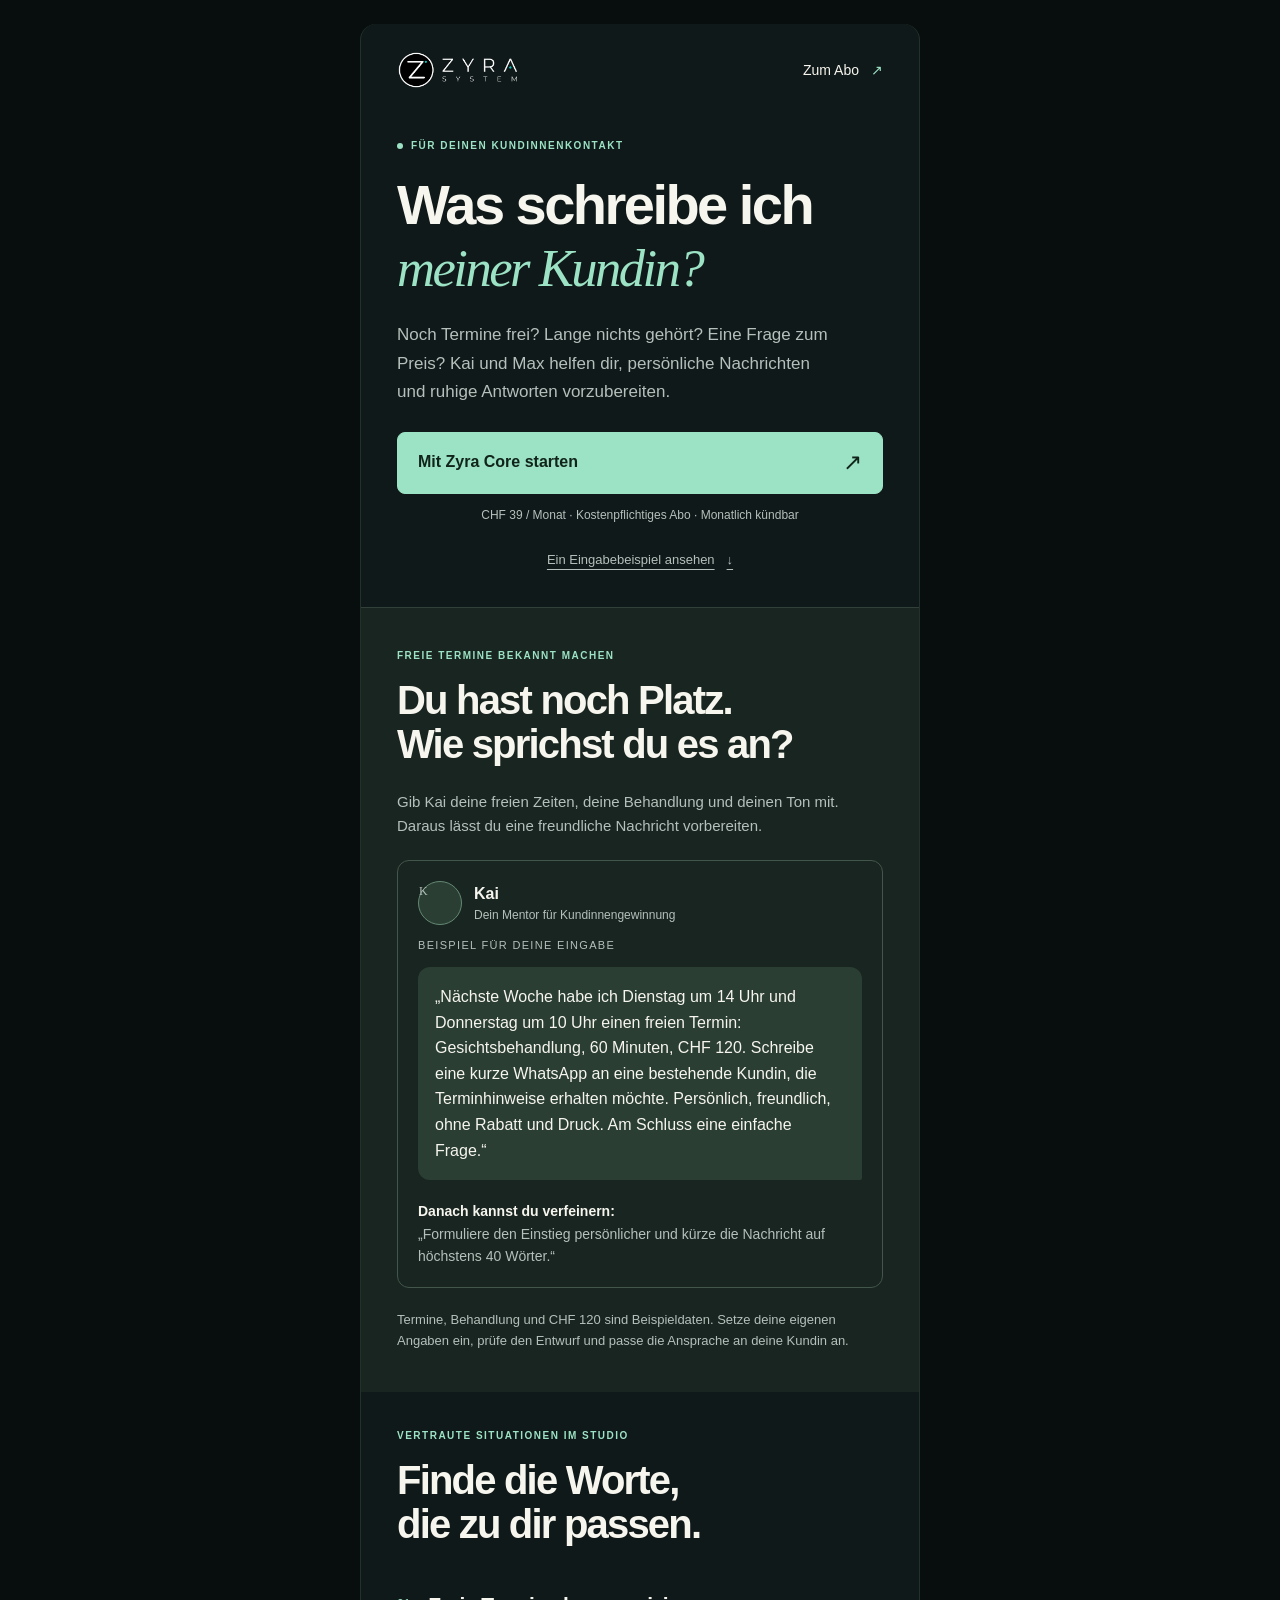
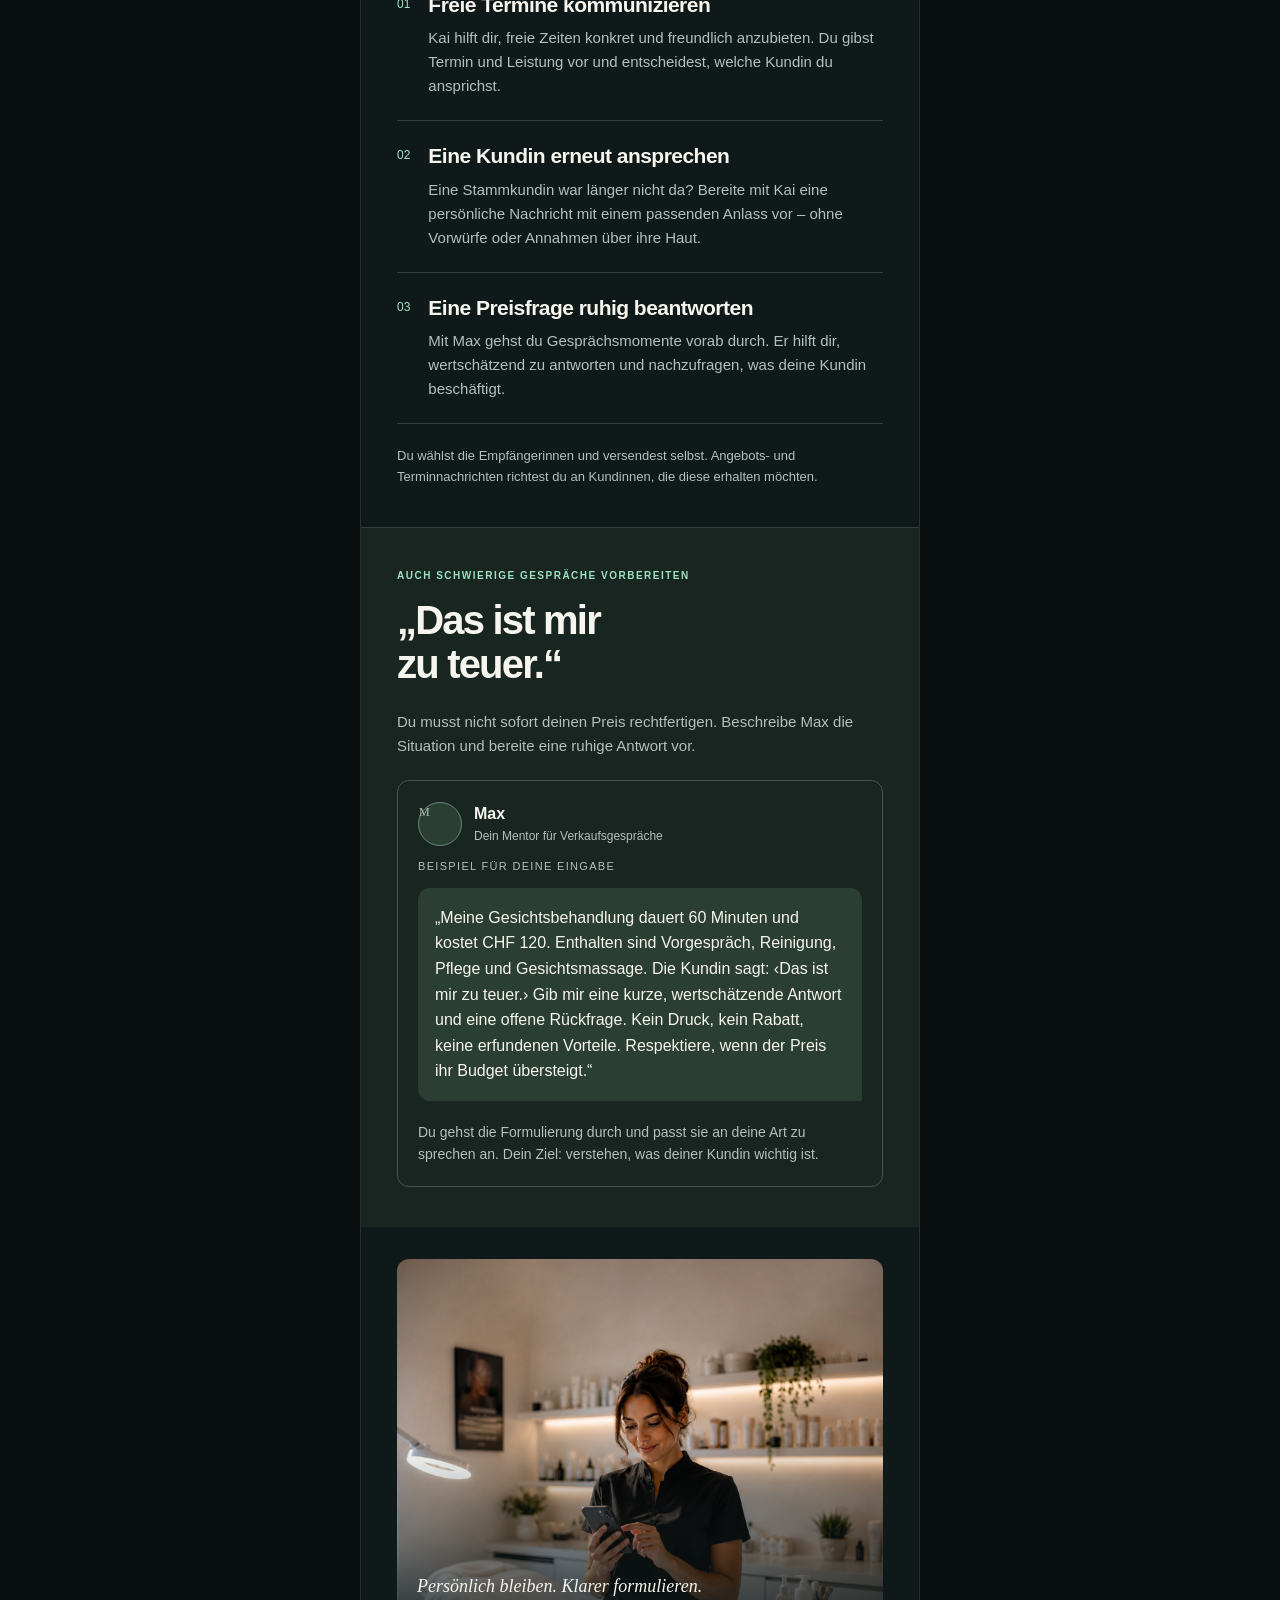
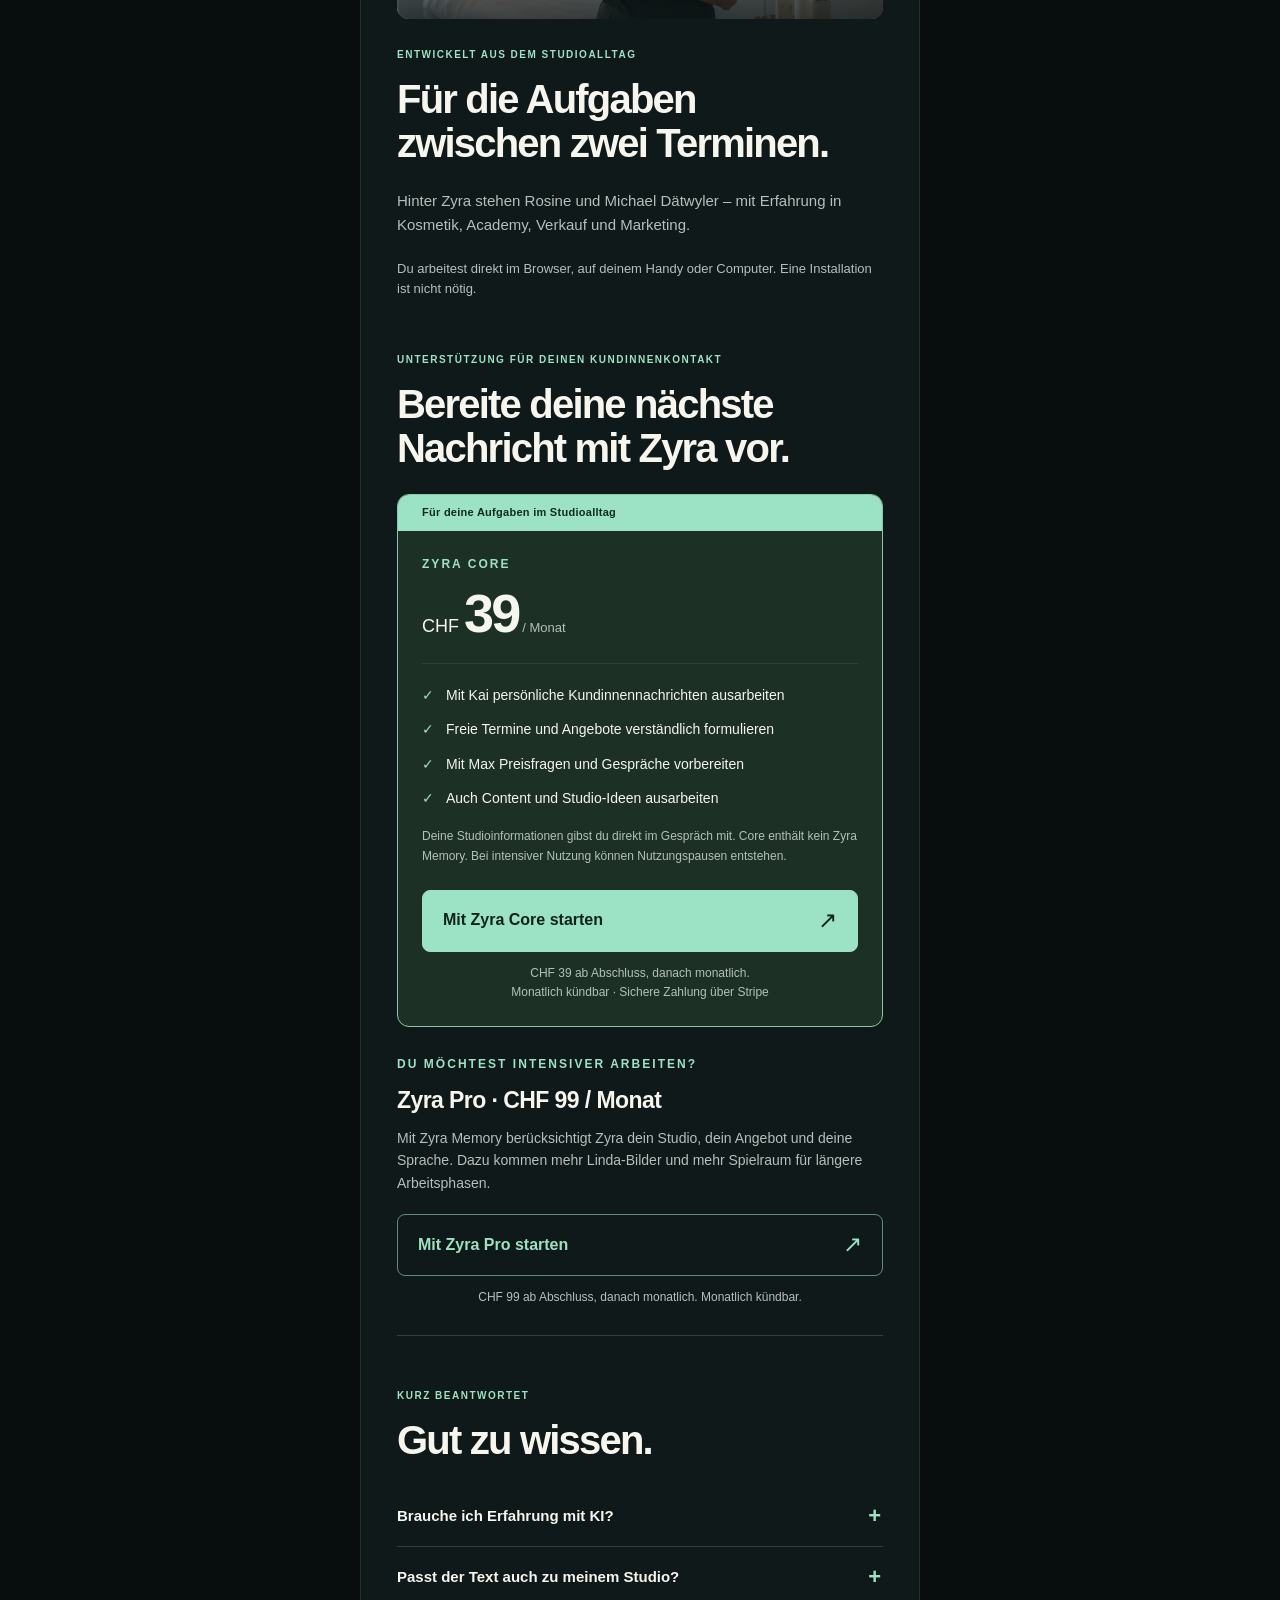
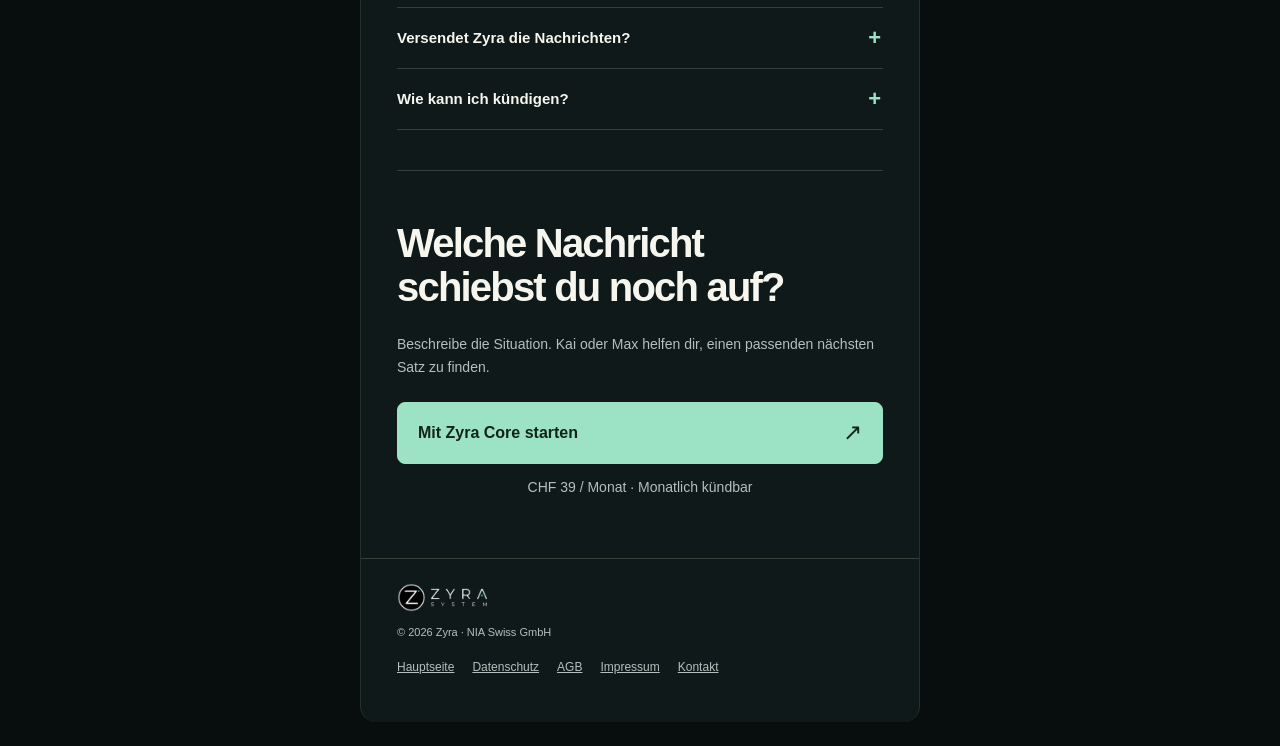
==== kundinnenkommunikation/index.html @ 15175448 "Add customer communication campaign landing page" ====
<!doctype html>
<html lang="de-CH">
<head>
<meta charset="utf-8">
<meta name="viewport" content="width=device-width, initial-scale=1">
<meta name="theme-color" content="#101919">
<title>Die passenden Worte für deine Kundinnen – Zyra</title>
<meta name="description" content="Freie Termine kommunizieren, Kundinnen erneut ansprechen und Preisfragen vorbereiten. Kai und Max unterstützen dich mit Zyra Core für CHF 39 pro Monat.">
<link rel="canonical" href="https://get.zyraone.ch/kundinnenkommunikation/">
<link rel="icon" href="/assets/App%20Icon.png" type="image/png">
<meta property="og:title" content="Was schreibe ich meiner Kundin?">
<meta property="og:description" content="Die passenden Worte für freie Termine, persönliche Nachrichten und Preisfragen. Zyra Core für CHF 39 pro Monat.">
<meta property="og:type" content="website">
<meta property="og:url" content="https://get.zyraone.ch/kundinnenkommunikation/">
<meta property="og:image" content="https://get.zyraone.ch/assets/hero.webp">
<link rel="stylesheet" href="/assets/landing.css">
<link rel="stylesheet" href="/assets/content.css">
<link rel="stylesheet" href="/assets/communication.css">
</head>
<body data-landing-page="kundinnenkommunikation">
<a class="skip" href="#inhalt">Zum Inhalt</a>
<div class="page">
<header><a href="/" aria-label="Zyra – Übersicht"><img src="/assets/zyra-logo-white.png" width="120" height="40" alt="Zyra"></a><a class="nav-cta" href="#abo" data-cta="pricing" data-position="header">Zum Abo <span aria-hidden="true">↗</span></a></header>
<main id="inhalt">
<section class="hero content-hero">
<p class="eyebrow"><span class="dot"></span> Für deinen Kundinnenkontakt</p>
<h1>Was schreibe ich<br><em>meiner Kundin?</em></h1>
<p class="lead">Noch Termine frei? Lange nichts gehört? Eine Frage zum Preis? Kai und Max helfen dir, persönliche Nachrichten und ruhige Antworten vorzubereiten.</p>
<a class="button" href="https://buy.stripe.com/cNifZgbfn5502Z25FXgbm0e?locale=de" data-cta="subscribe" data-plan="core" data-position="hero">Mit Zyra Core starten <span aria-hidden="true">↗</span></a>
<p class="micro">CHF 39 / Monat · Kostenpflichtiges Abo · Monatlich kündbar</p>
<a class="example-link" href="#beispiel" data-cta="example">Ein Eingabebeispiel ansehen <span aria-hidden="true">↓</span></a>
</section>
<section class="example content-example" id="beispiel">
<p class="eyebrow">Freie Termine bekannt machen</p>
<h2>Du hast noch Platz.<br>Wie sprichst du es an?</h2>
<p class="section-lead">Gib Kai deine freien Zeiten, deine Behandlung und deinen Ton mit. Daraus lässt du eine freundliche Nachricht vorbereiten.</p>
<div class="chat">
<div class="mentor"><span class="mentor-initial" aria-hidden="true">K</span><div><strong>Kai</strong><span>Dein Mentor für Kundinnengewinnung</span></div></div>
<p class="chat-label">Beispiel für deine Eingabe</p>
<blockquote class="bubble">„Nächste Woche habe ich Dienstag um 14 Uhr und Donnerstag um 10 Uhr einen freien Termin: Gesichtsbehandlung, 60 Minuten, CHF 120. Schreibe eine kurze WhatsApp an eine bestehende Kundin, die Terminhinweise erhalten möchte. Persönlich, freundlich, ohne Rabatt und Druck. Am Schluss eine einfache Frage.“</blockquote>
<p class="prompt-followup"><strong>Danach kannst du verfeinern:</strong><br>„Formuliere den Einstieg persönlicher und kürze die Nachricht auf höchstens 40 Wörter.“</p>
</div>
<p class="note">Termine, Behandlung und CHF 120 sind Beispieldaten. Setze deine eigenen Angaben ein, prüfe den Entwurf und passe die Ansprache an deine Kundin an.</p>
</section>
<section class="benefits content-benefits">
<p class="eyebrow">Vertraute Situationen im Studio</p>
<h2>Finde die Worte,<br>die zu dir passen.</h2>
<div class="benefit"><span class="number">01</span><div><h3>Freie Termine kommunizieren</h3><p>Kai hilft dir, freie Zeiten konkret und freundlich anzubieten. Du gibst Termin und Leistung vor und entscheidest, welche Kundin du ansprichst.</p></div></div>
<div class="benefit"><span class="number">02</span><div><h3>Eine Kundin erneut ansprechen</h3><p>Eine Stammkundin war länger nicht da? Bereite mit Kai eine persönliche Nachricht mit einem passenden Anlass vor – ohne Vorwürfe oder Annahmen über ihre Haut.</p></div></div>
<div class="benefit"><span class="number">03</span><div><h3>Eine Preisfrage ruhig beantworten</h3><p>Mit Max gehst du Gesprächsmomente vorab durch. Er hilft dir, wertschätzend zu antworten und nachzufragen, was deine Kundin beschäftigt.</p></div></div>

<p class="note">Du wählst die Empfängerinnen und versendest selbst. Angebots- und Terminnachrichten richtest du an Kundinnen, die diese erhalten möchten.</p>
</section>

<section class="example content-example" id="preisfrage">
<p class="eyebrow">Auch schwierige Gespräche vorbereiten</p>
<h2>„Das ist mir<br>zu teuer.“</h2>
<p class="section-lead">Du musst nicht sofort deinen Preis rechtfertigen. Beschreibe Max die Situation und bereite eine ruhige Antwort vor.</p>
<div class="chat">
<div class="mentor"><span class="mentor-initial" aria-hidden="true">M</span><div><strong>Max</strong><span>Dein Mentor für Verkaufsgespräche</span></div></div>
<p class="chat-label">Beispiel für deine Eingabe</p>
<blockquote class="bubble">„Meine Gesichtsbehandlung dauert 60 Minuten und kostet CHF 120. Enthalten sind Vorgespräch, Reinigung, Pflege und Gesichtsmassage. Die Kundin sagt: ‹Das ist mir zu teuer.› Gib mir eine kurze, wertschätzende Antwort und eine offene Rückfrage. Kein Druck, kein Rabatt, keine erfundenen Vorteile. Respektiere, wenn der Preis ihr Budget übersteigt.“</blockquote>
<p class="prompt-followup">Du gehst die Formulierung durch und passt sie an deine Art zu sprechen an. Dein Ziel: verstehen, was deiner Kundin wichtig ist.</p>
</div>
</section>
<section class="studio-proof">
<figure class="hero-image"><img src="/assets/hero.webp" width="1402" height="1122" loading="lazy" alt="Kosmetikerin nutzt ihr Smartphone in ihrem Studio."><figcaption>Persönlich bleiben. Klarer formulieren.</figcaption></figure>
<p class="eyebrow">Entwickelt aus dem Studioalltag</p>
<h2>Für die Aufgaben<br>zwischen zwei Terminen.</h2>
<p class="section-lead">Hinter Zyra stehen Rosine und Michael Dätwyler – mit Erfahrung in Kosmetik, Academy, Verkauf und Marketing.</p>
<p class="note">Du arbeitest direkt im Browser, auf deinem Handy oder Computer. Eine Installation ist nicht nötig.</p>
</section>
<section id="abo" class="pricing content-pricing">
<p class="eyebrow">Unterstützung für deinen Kundinnenkontakt</p>
<h2>Bereite deine nächste<br>Nachricht mit Zyra vor.</h2>
<article class="plan core-focus" id="core">
<p class="recommend">Für deine Aufgaben im Studioalltag</p>
<p class="plan-label">Zyra Core</p>
<p class="price"><span>CHF <strong>39</strong></span> / Monat</p>
<ul><li>Mit Kai persönliche Kundinnennachrichten ausarbeiten</li><li>Freie Termine und Angebote verständlich formulieren</li><li>Mit Max Preisfragen und Gespräche vorbereiten</li><li>Auch Content und Studio-Ideen ausarbeiten</li></ul>
<p class="plan-note">Deine Studioinformationen gibst du direkt im Gespräch mit. Core enthält kein Zyra Memory. Bei intensiver Nutzung können Nutzungspausen entstehen.</p>
<a class="button" href="https://buy.stripe.com/cNifZgbfn5502Z25FXgbm0e?locale=de" data-cta="subscribe" data-plan="core" data-position="pricing">Mit Zyra Core starten <span aria-hidden="true">↗</span></a>
<p class="micro">CHF 39 ab Abschluss, danach monatlich.<br>Monatlich kündbar · Sichere Zahlung über Stripe</p>
</article>
<article class="pro-option" id="pro"><p class="plan-label">Du möchtest intensiver arbeiten?</p><h3>Zyra Pro · CHF 99 / Monat</h3><p>Mit Zyra Memory berücksichtigt Zyra dein Studio, dein Angebot und deine Sprache. Dazu kommen mehr Linda-Bilder und mehr Spielraum für längere Arbeitsphasen.</p><a class="button secondary" href="https://buy.stripe.com/9B6eVcdnv1SOdDG7O5gbm0d?locale=de" data-cta="subscribe" data-plan="pro" data-position="pricing">Mit Zyra Pro starten <span aria-hidden="true">↗</span></a><p class="micro">CHF 99 ab Abschluss, danach monatlich. Monatlich kündbar.</p></article>
</section>
<section class="faq"><p class="eyebrow">Kurz beantwortet</p><h2>Gut zu wissen.</h2>
<details><summary>Brauche ich Erfahrung mit KI?</summary><p>Nein. Beschreibe deine Aufgabe wie in einer Nachricht. Zum Beispiel: Welche Termine sind frei, welche Behandlung bietest du an und wie sprichst du mit deiner Kundin?</p></details>
<details><summary>Passt der Text auch zu meinem Studio?</summary><p>In Core gibst du Angebot, Zielgruppe und Ton im Gespräch mit. Du kannst den Entwurf danach gemeinsam mit Kai oder Max verfeinern. Pro ergänzt Zyra Memory für wichtige Informationen zu deinem Studio.</p></details>
<details><summary>Versendet Zyra die Nachrichten?</summary><p>Nein. Zyra hilft dir beim Formulieren. Du prüfst Angaben und Ton und versendest die Nachricht selbst an die passende Kundin. Persönliche Kundinnendaten sind für die gezeigten Eingaben nicht nötig.</p></details>
<details><summary>Wie kann ich kündigen?</summary><p>Dein Abo ist monatlich kündbar. Dein Zugang bleibt bis zum Ende des bezahlten Zeitraums bestehen.</p></details>
</section>
<section class="closing"><h2>Welche Nachricht<br>schiebst du noch auf?</h2><p>Beschreibe die Situation. Kai oder Max helfen dir, einen passenden nächsten Satz zu finden.</p><a class="button" href="https://buy.stripe.com/cNifZgbfn5502Z25FXgbm0e?locale=de" data-cta="subscribe" data-plan="core" data-position="closing">Mit Zyra Core starten <span aria-hidden="true">↗</span></a><p class="micro closing-price">CHF 39 / Monat · Monatlich kündbar</p></section>
</main>
<footer><img src="/assets/zyra-logo-white.png" width="90" height="30" loading="lazy" alt="Zyra"><p>© 2026 Zyra · NIA Swiss GmbH</p><nav aria-label="Weitere Informationen"><a href="https://zyraone.ch/">Hauptseite</a><a href="/datenschutz.html">Datenschutz</a><a href="https://zyraone.ch/agb/">AGB</a><a href="https://zyraone.ch/impressum/">Impressum</a><a href="https://zyraone.ch/kontakt/">Kontakt</a></nav></footer>
</div>
</body>
</html>
---- assets/landing.css ----
:root{color-scheme:dark;--bg:#101919;--text:#f6f5ee;--muted:#b4c0bb;--accent:#9ce2c4;--line:#31413a}*{box-sizing:border-box}html{scroll-behavior:smooth;scroll-padding-top:24px}body{margin:0;background:#080e0d;color:var(--text);font-family:-apple-system,BlinkMacSystemFont,"Segoe UI",sans-serif;font-size:16px;line-height:1.6;-webkit-font-smoothing:antialiased}.page{max-width:560px;margin:0 auto;background:var(--bg);border-inline:1px solid #22312a}a{color:inherit}img{max-width:100%;height:auto;display:block}header{display:flex;align-items:center;justify-content:space-between;padding:24px}.nav-cta{font-size:14px;text-decoration:none;min-height:44px;display:flex;align-items:center;gap:12px}.nav-cta span{color:var(--accent)}header img,footer img{object-fit:contain}section{padding:40px 24px}h1,h2,h3,p,figure{margin:0}h1,h2,h3{font-weight:550;line-height:1.1;letter-spacing:-.045em}h1{font-size:clamp(39px,9vw,58px);margin:20px 0 24px}h1 em{font-family:Georgia,serif;font-weight:400;color:var(--accent);font-size:.94em}h2{font-size:clamp(30px,7vw,40px);margin:14px 0 24px}h3{font-size:21px;letter-spacing:-.025em;line-height:1.25}.eyebrow{font-size:10px;letter-spacing:.15em;text-transform:uppercase;font-weight:700;color:var(--accent);display:flex;align-items:center;gap:8px}.dot{width:6px;height:6px;border-radius:50%;background:var(--accent)}.hero{padding-top:22px}.lead{color:var(--muted);font-size:17px;line-height:1.65;margin-bottom:26px;max-width:440px}.button{display:flex;justify-content:space-between;align-items:center;gap:12px;width:100%;min-height:56px;padding:15px 20px;background:var(--accent);color:#10241b;font-weight:750;text-decoration:none;border:1px solid var(--accent);border-radius:8px;line-height:1.3;transition:background .15s}.button:hover{background:#b7efd7}.button span{font-size:23px;font-weight:400}.micro{text-align:center;font-size:12px;color:var(--muted);margin-top:12px}.hero-image{margin-top:32px;border-radius:12px;overflow:hidden;position:relative}.hero-image img{width:100%;aspect-ratio:1.35;object-fit:cover;object-position:50% 38%}.hero-image:after{content:"";position:absolute;inset:50% 0 0;background:linear-gradient(transparent,#101919cc)}figcaption{position:absolute;bottom:18px;left:20px;right:16px;z-index:1;font-size:18px;font-family:Georgia,serif;font-style:italic}.benefits{padding-top:18px}.benefit{display:flex;gap:18px;padding:22px 0;border-bottom:1px solid var(--line)}.number{font-size:12px;color:var(--accent);padding-top:3px}.benefit p{font-size:15px;color:var(--muted);margin-top:8px}.note{font-size:13px;color:var(--muted);margin-top:22px}.example{background:#192520}.chat{border:1px solid #43564b;border-radius:12px;padding:20px}.chat-label{font-size:11px;text-transform:uppercase;letter-spacing:.12em;color:var(--muted);margin-bottom:12px}.bubble{background:#2a3e33;padding:17px;border-radius:12px 12px 2px 12px;font-size:16px}.mentor{display:flex;gap:12px;align-items:center;margin:22px 0 12px}.mentor img{border-radius:50%}.mentor strong,.mentor span{display:block}.mentor span{font-size:12px;color:var(--muted)}.chat>p:last-child{font-size:14px;color:var(--muted)}.pricing{padding-top:48px}.intro{color:var(--muted);font-size:15px;margin-bottom:28px}.plan{border:1px solid var(--line);border-radius:12px;padding:24px;margin-top:20px;scroll-margin-top:24px}.plan-label{font-size:12px;text-transform:uppercase;letter-spacing:.17em;color:var(--accent);margin-bottom:12px;font-weight:700}.price{font-size:13px;color:var(--muted);margin:22px 0}.price span{font-size:18px;color:var(--text)}.price strong{font-size:54px;font-weight:550;letter-spacing:-.05em;line-height:1}.plan ul{list-style:none;margin:0;padding:20px 0 0;border-top:1px solid var(--line)}.plan li{padding:0 0 12px 24px;position:relative;font-size:14px}.plan li:before{content:"✓";position:absolute;left:0;color:var(--accent)}.plan-note{font-size:12px;line-height:1.6;color:var(--muted);margin:6px 0 24px}.secondary{background:transparent;color:var(--accent);border-color:#648974}.secondary:hover{background:#23392e}.pro{background:#1c3026;border-color:#8bc7a9}.recommend{background:var(--accent);color:#132b1e;font-size:11px;font-weight:700;letter-spacing:.025em;border-radius:11px 11px 0 0;margin:-24px -24px 24px;padding:9px 24px}.faq{padding-top:12px}details{border-bottom:1px solid var(--line)}summary{padding:18px 26px 18px 0;cursor:pointer;position:relative;list-style:none;font-size:15px;font-weight:600}summary::-webkit-details-marker{display:none}summary:after{content:"+";position:absolute;right:2px;color:var(--accent);font-size:22px;top:12px}details[open] summary:after{content:"−"}details p{font-size:14px;color:var(--muted);padding-bottom:18px}.closing{border-top:1px solid var(--line);margin:0 24px;padding:36px 0}.closing>p:not(.eyebrow){color:var(--muted);font-size:14px;margin-bottom:24px}footer{padding:24px 24px 32px;border-top:1px solid var(--line)}footer p{font-size:11px;color:var(--muted);margin:12px 0 4px}footer nav{display:flex;gap:4px 18px;flex-wrap:wrap}footer a{font-size:12px;color:var(--muted);min-height:44px;display:inline-flex;align-items:center}.skip{position:absolute;left:12px;top:-80px;background:var(--accent);color:#10241b;padding:12px;z-index:10}.skip:focus{top:12px}:focus-visible{outline:3px solid #fff;outline-offset:5px}@media(min-width:600px){body{padding:24px 0}.page{border-radius:16px;overflow:hidden}section{padding-inline:36px}header,footer{padding-inline:36px}.closing{margin-inline:36px;padding-inline:0}}@media(prefers-reduced-motion:reduce){html{scroll-behavior:auto}*{transition:none!important}}
---- assets/content.css ----
.content-hero{padding-bottom:22px}
.content-hero h1{font-size:clamp(38px,9vw,56px)}
.content-hero .micro{max-width:360px;margin-inline:auto}
.example-link{display:flex;justify-content:center;align-items:center;gap:12px;min-height:48px;font-size:13px;text-underline-offset:5px;margin-top:12px;color:var(--muted)}
.content-example{border-top:1px solid var(--line)}
.section-lead{color:var(--muted);font-size:15px;margin-bottom:22px}
.content-example .mentor{margin-top:0}
.content-example blockquote{margin:0}
.content-example .prompt-followup{margin-top:20px}
.content-example .prompt-followup strong{color:var(--text);font-weight:600}
.content-benefits{padding-top:36px}
.studio-proof{padding-top:0}
.studio-proof .hero-image{margin:0 0 28px}
.content-pricing{padding-top:12px}
.core-focus{background:#1c3026;border-color:#8bc7a9}
.core-focus .price{margin-top:12px}
.pro-option{border-bottom:1px solid var(--line);padding:28px 0}
.pro-option>p:not(.plan-label):not(.micro){font-size:14px;color:var(--muted);margin:12px 0 20px}
.pro-option h3{font-size:23px}
.closing .closing-price{font-size:12px;margin:12px 0 0}
@media(max-width:359px){.content-hero h1{font-size:36px}.content-example .chat{padding:16px}.content-example blockquote{padding:14px;font-size:15px}}
---- assets/communication.css ----
.mentor-initial{display:grid;place-items:center;flex:0 0 44px;width:44px;height:44px;border:1px solid #648974;border-radius:50%;background:#2a3e33;color:var(--accent);font-family:Georgia,serif;font-size:24px}
[data-landing-page="kundinnenkommunikation"] .studio-proof{padding-top:32px}
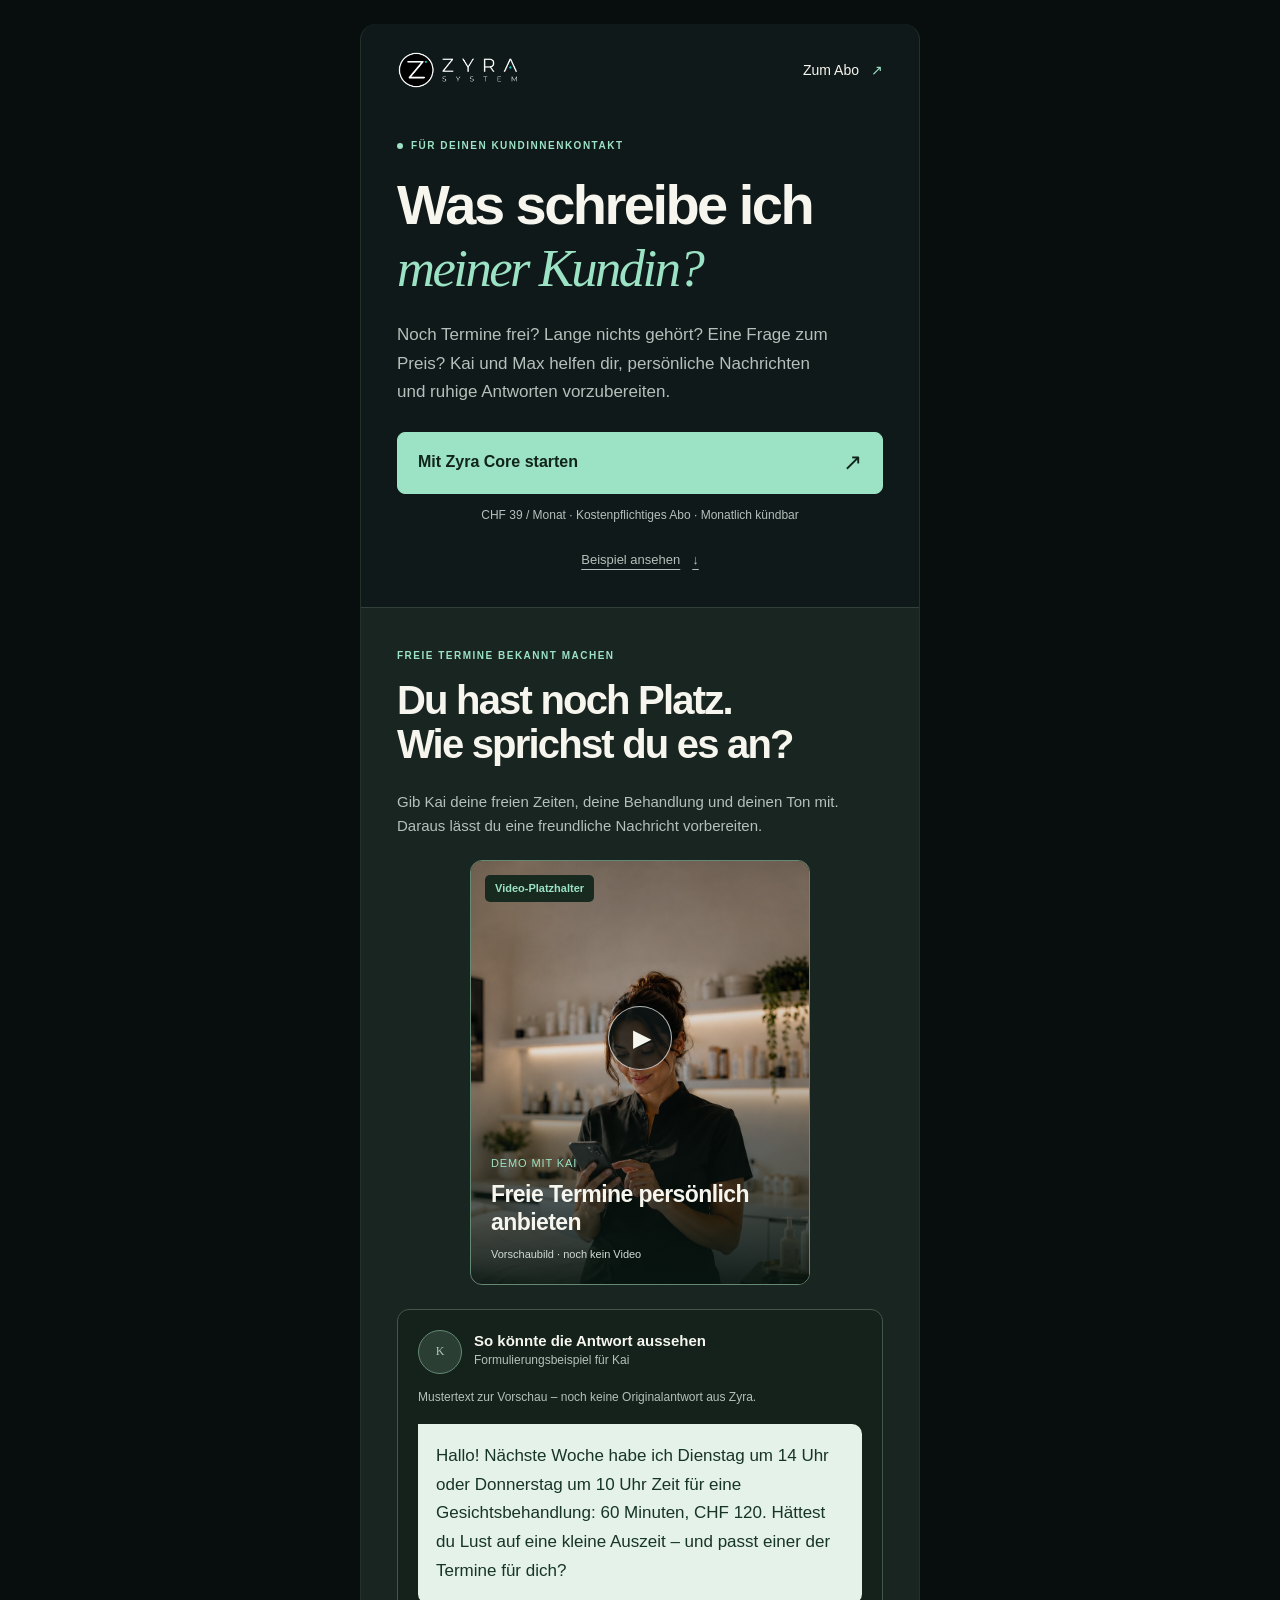
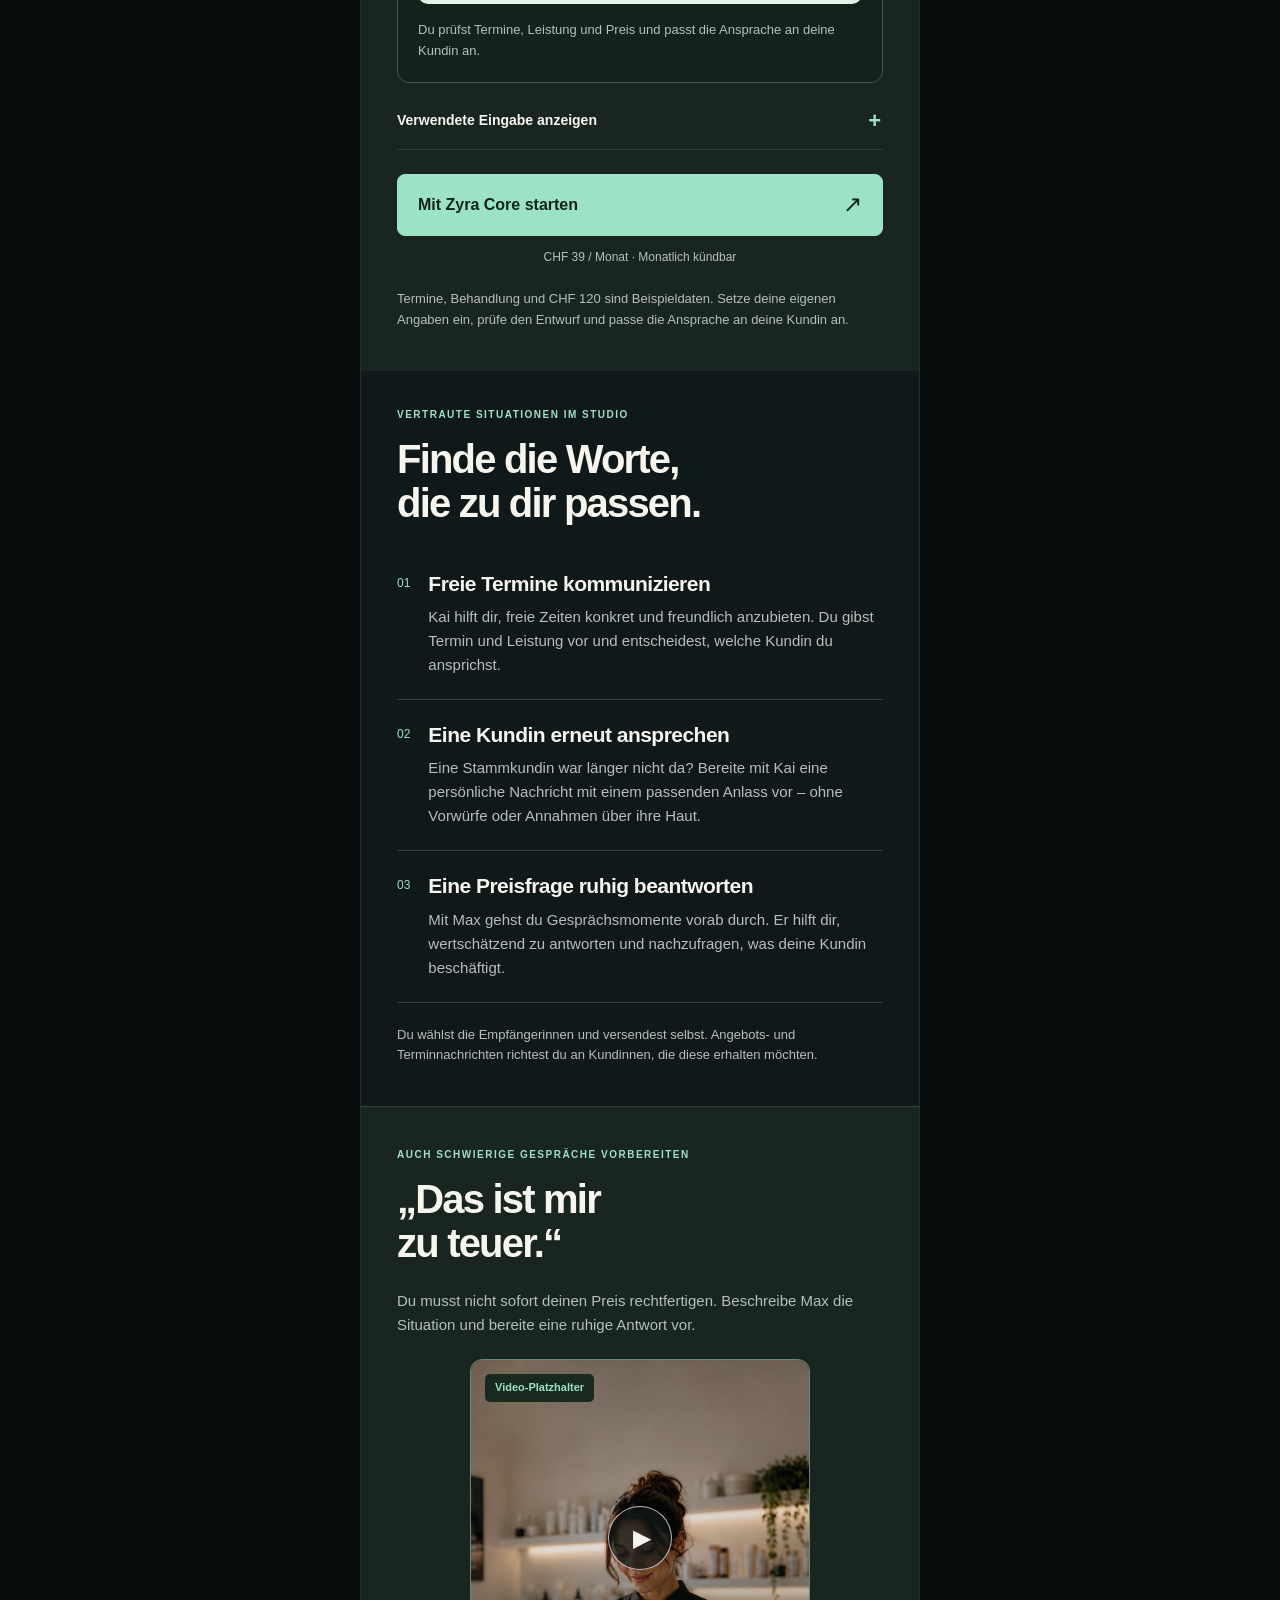
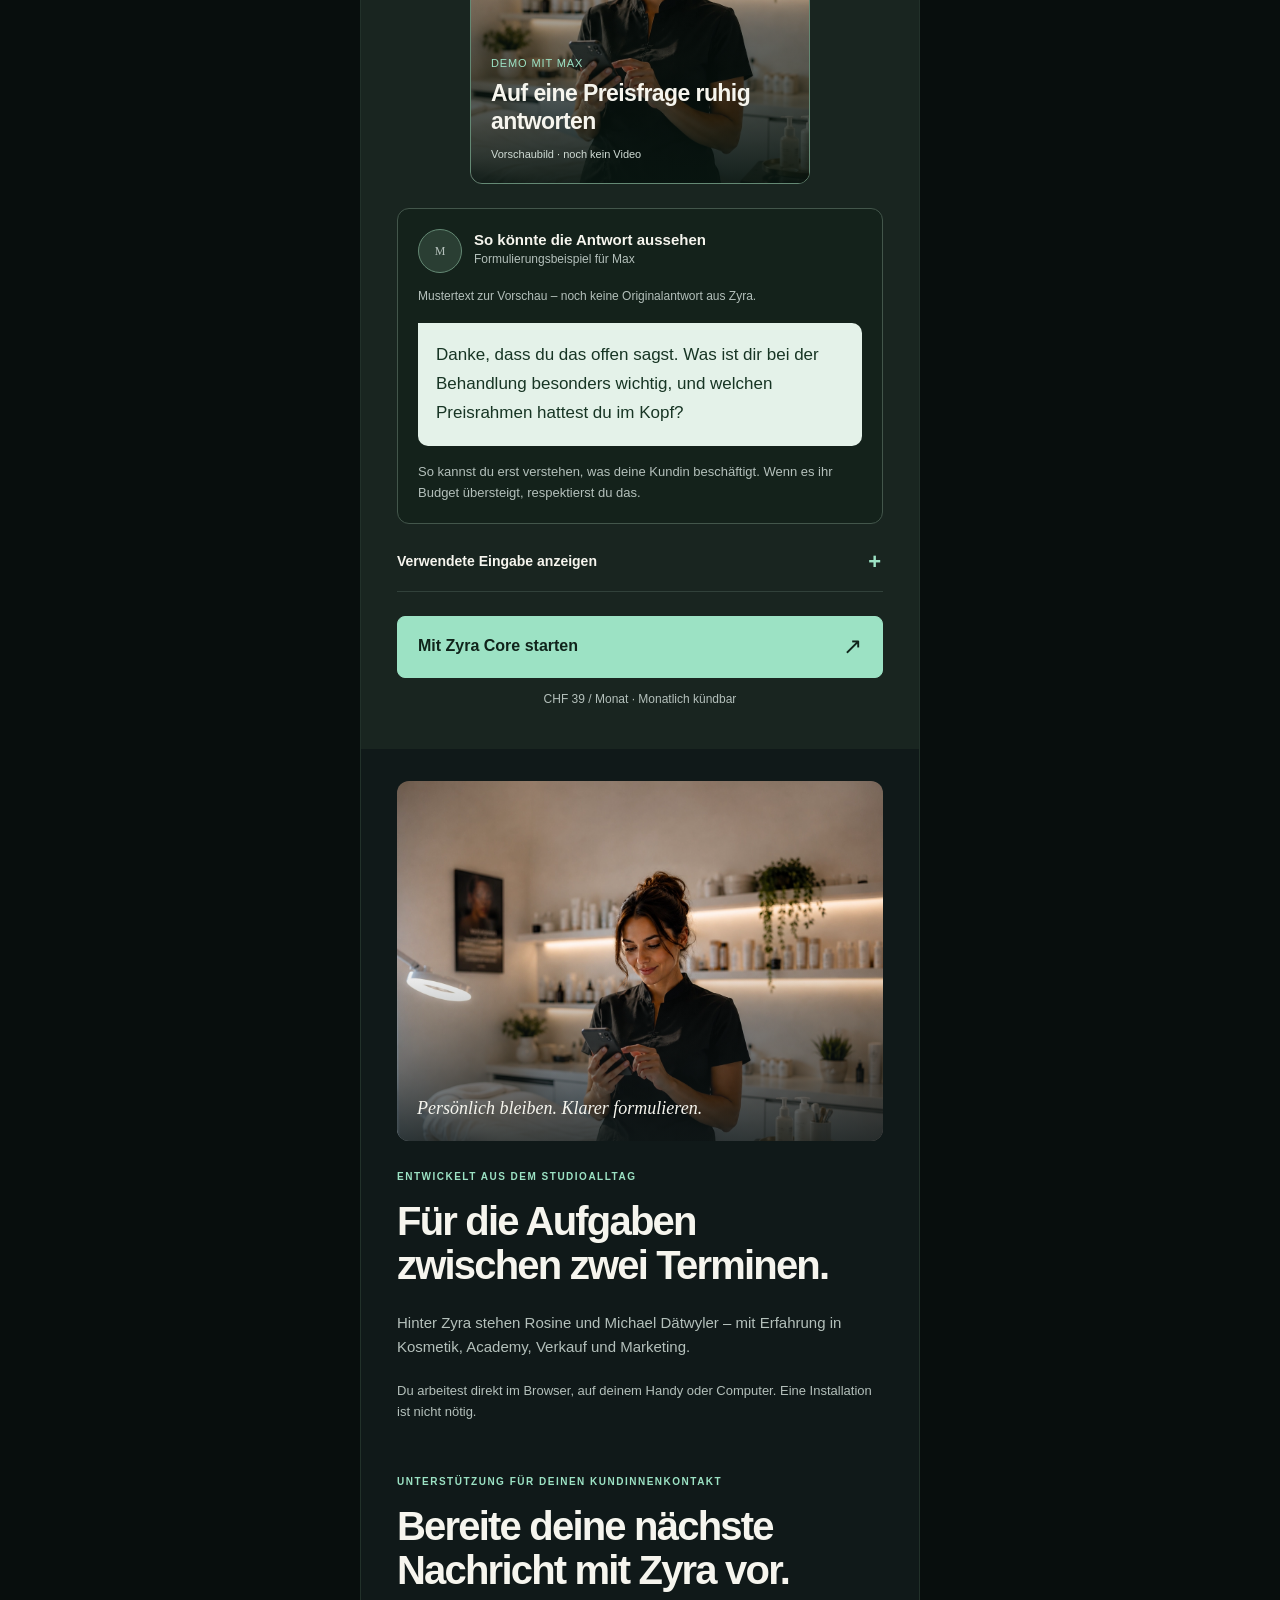
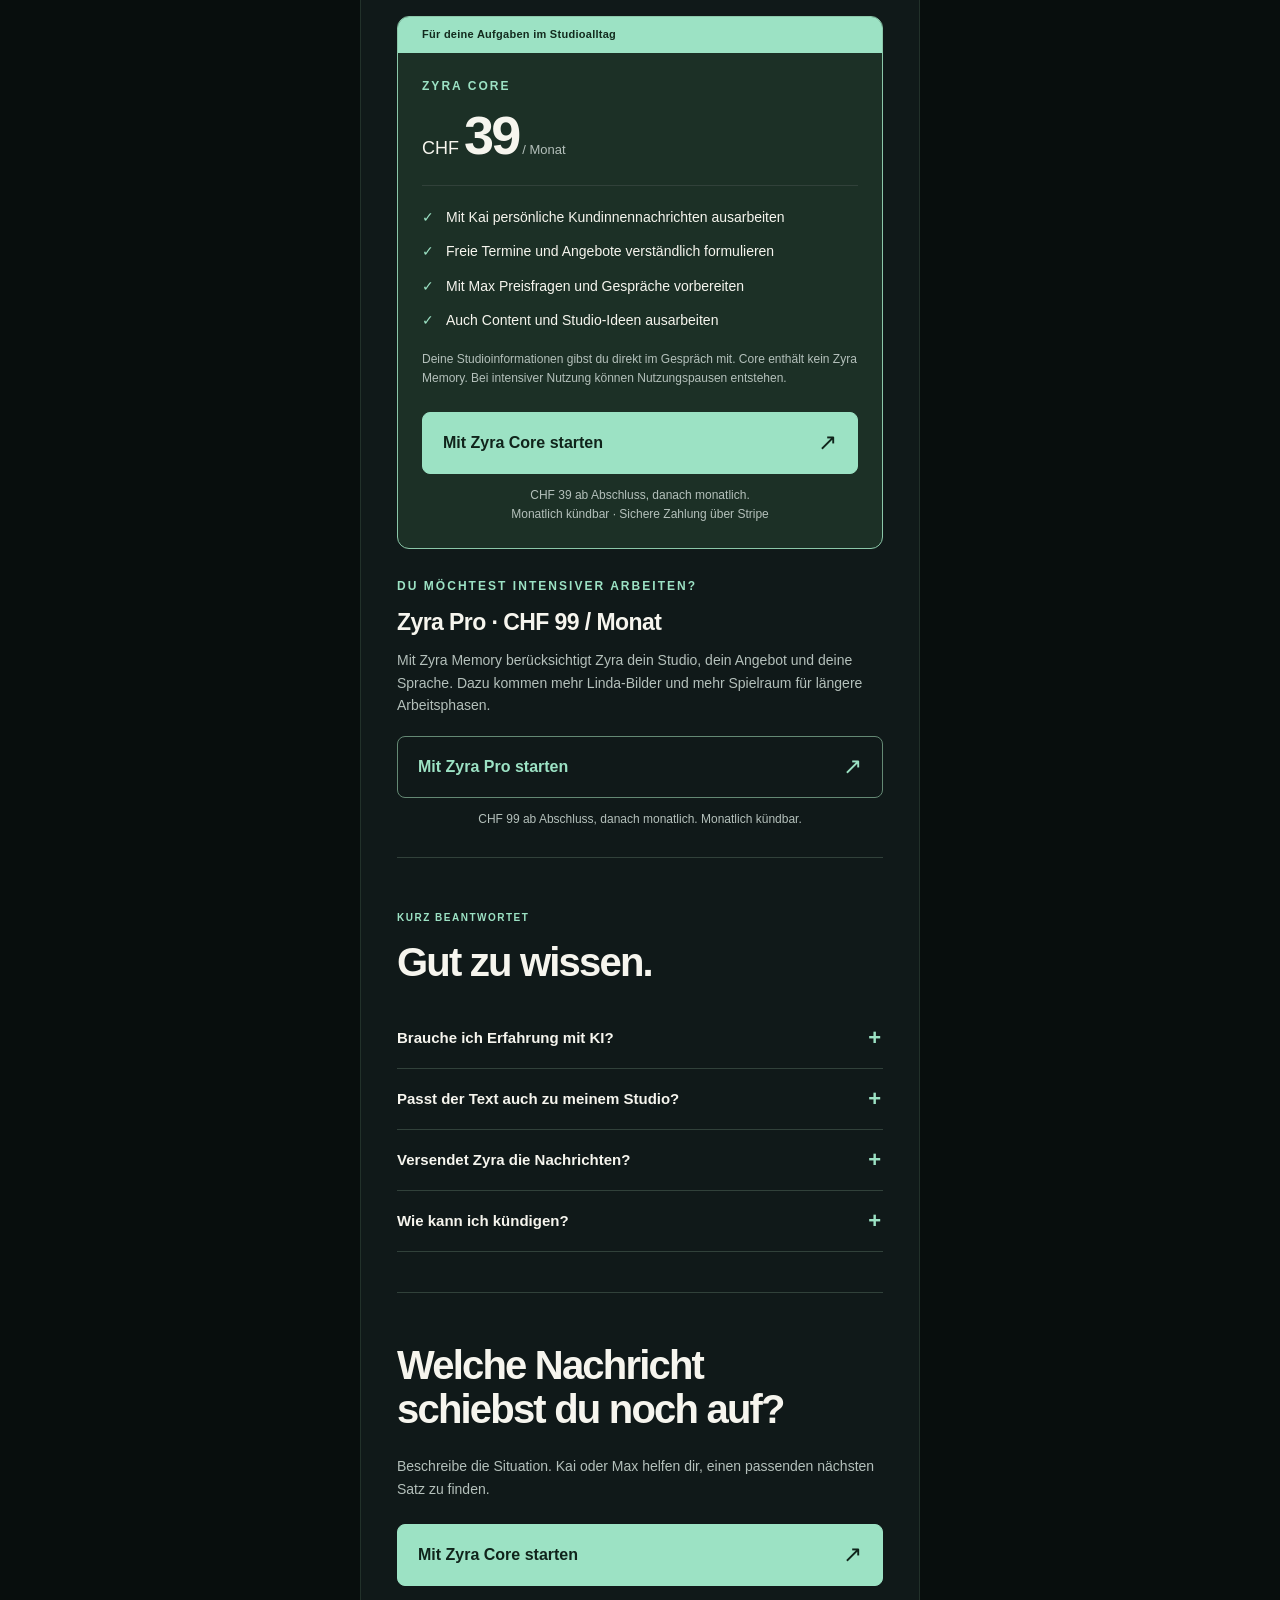
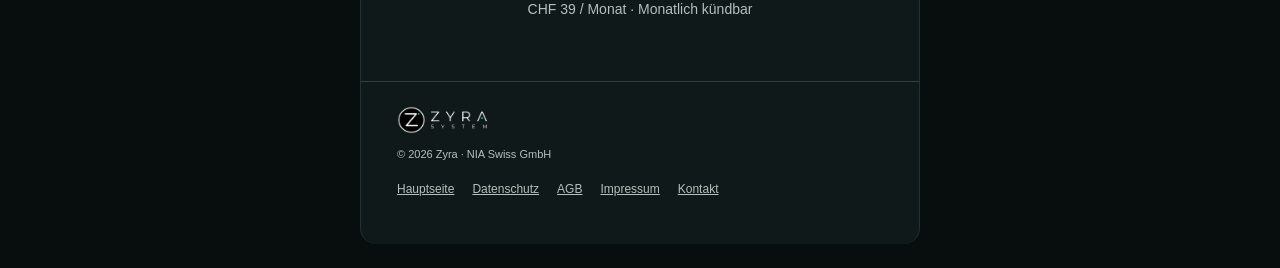
==== commit 48a24d0a: "Preview video and answer layout for communication demos" ====
--- a/kundinnenkommunikation/index.html
+++ b/kundinnenkommunikation/index.html
@@ -28,18 +28,27 @@
 <p class="lead">Noch Termine frei? Lange nichts gehört? Eine Frage zum Preis? Kai und Max helfen dir, persönliche Nachrichten und ruhige Antworten vorzubereiten.</p>
 <a class="button" href="https://buy.stripe.com/cNifZgbfn5502Z25FXgbm0e?locale=de" data-cta="subscribe" data-plan="core" data-position="hero">Mit Zyra Core starten <span aria-hidden="true">↗</span></a>
 <p class="micro">CHF 39 / Monat · Kostenpflichtiges Abo · Monatlich kündbar</p>
-<a class="example-link" href="#beispiel" data-cta="example">Ein Eingabebeispiel ansehen <span aria-hidden="true">↓</span></a>
+<a class="example-link" href="#beispiel" data-cta="example">Beispiel ansehen <span aria-hidden="true">↓</span></a>
 </section>
 <section class="example content-example" id="beispiel">
 <p class="eyebrow">Freie Termine bekannt machen</p>
 <h2>Du hast noch Platz.<br>Wie sprichst du es an?</h2>
 <p class="section-lead">Gib Kai deine freien Zeiten, deine Behandlung und deinen Ton mit. Daraus lässt du eine freundliche Nachricht vorbereiten.</p>
-<div class="chat">
-<div class="mentor"><span class="mentor-initial" aria-hidden="true">K</span><div><strong>Kai</strong><span>Dein Mentor für Kundinnengewinnung</span></div></div>
-<p class="chat-label">Beispiel für deine Eingabe</p>
-<blockquote class="bubble">„Nächste Woche habe ich Dienstag um 14 Uhr und Donnerstag um 10 Uhr einen freien Termin: Gesichtsbehandlung, 60 Minuten, CHF 120. Schreibe eine kurze WhatsApp an eine bestehende Kundin, die Terminhinweise erhalten möchte. Persönlich, freundlich, ohne Rabatt und Druck. Am Schluss eine einfache Frage.“</blockquote>
-<p class="prompt-followup"><strong>Danach kannst du verfeinern:</strong><br>„Formuliere den Einstieg persönlicher und kürze die Nachricht auf höchstens 40 Wörter.“</p>
+<figure class="demo-video" aria-label="Video-Platzhalter: Freie Termine persönlich anbieten">
+<img src="/assets/hero.webp" width="1402" height="1122" loading="lazy" alt="Kosmetikerin mit Smartphone als Platzhalter für die spätere Video-Demo.">
+<span class="demo-badge">Video-Platzhalter</span>
+<span class="demo-play" aria-hidden="true">▶</span>
+<figcaption><span>Demo mit Kai</span><strong>Freie Termine persönlich anbieten</strong><small>Vorschaubild · noch kein Video</small></figcaption>
+</figure>
+<div class="demo-result">
+<div class="mentor"><span class="mentor-initial" aria-hidden="true">K</span><div><strong>So könnte die Antwort aussehen</strong><span>Formulierungsbeispiel für Kai</span></div></div>
+<p class="demo-disclosure">Mustertext zur Vorschau – noch keine Originalantwort aus Zyra.</p>
+<blockquote>Hallo! Nächste Woche habe ich Dienstag um 14 Uhr oder Donnerstag um 10 Uhr Zeit für eine Gesichtsbehandlung: 60 Minuten, CHF 120. Hättest du Lust auf eine kleine Auszeit – und passt einer der Termine für dich?</blockquote>
+<p class="demo-following">Du prüfst Termine, Leistung und Preis und passt die Ansprache an deine Kundin an.</p>
 </div>
+<details class="demo-prompt"><summary>Verwendete Eingabe anzeigen</summary><div><p>„Nächste Woche habe ich Dienstag um 14 Uhr und Donnerstag um 10 Uhr einen freien Termin: Gesichtsbehandlung, 60 Minuten, CHF 120. Schreibe eine kurze WhatsApp an eine bestehende Kundin, die Terminhinweise erhalten möchte. Persönlich, freundlich, ohne Rabatt und Druck. Am Schluss eine einfache Frage.“</p><p><strong>Danach kannst du verfeinern:</strong><br>„Formuliere den Einstieg persönlicher und kürze die Nachricht auf höchstens 40 Wörter.“</p></div></details>
+<a class="button demo-cta" href="https://buy.stripe.com/cNifZgbfn5502Z25FXgbm0e?locale=de" data-cta="subscribe" data-plan="core" data-position="demo-beispiel">Mit Zyra Core starten <span aria-hidden="true">↗</span></a>
+<p class="micro">CHF 39 / Monat · Monatlich kündbar</p>
 <p class="note">Termine, Behandlung und CHF 120 sind Beispieldaten. Setze deine eigenen Angaben ein, prüfe den Entwurf und passe die Ansprache an deine Kundin an.</p>
 </section>
 <section class="benefits content-benefits">
@@ -56,12 +65,21 @@
 <p class="eyebrow">Auch schwierige Gespräche vorbereiten</p>
 <h2>„Das ist mir<br>zu teuer.“</h2>
 <p class="section-lead">Du musst nicht sofort deinen Preis rechtfertigen. Beschreibe Max die Situation und bereite eine ruhige Antwort vor.</p>
-<div class="chat">
-<div class="mentor"><span class="mentor-initial" aria-hidden="true">M</span><div><strong>Max</strong><span>Dein Mentor für Verkaufsgespräche</span></div></div>
-<p class="chat-label">Beispiel für deine Eingabe</p>
-<blockquote class="bubble">„Meine Gesichtsbehandlung dauert 60 Minuten und kostet CHF 120. Enthalten sind Vorgespräch, Reinigung, Pflege und Gesichtsmassage. Die Kundin sagt: ‹Das ist mir zu teuer.› Gib mir eine kurze, wertschätzende Antwort und eine offene Rückfrage. Kein Druck, kein Rabatt, keine erfundenen Vorteile. Respektiere, wenn der Preis ihr Budget übersteigt.“</blockquote>
-<p class="prompt-followup">Du gehst die Formulierung durch und passt sie an deine Art zu sprechen an. Dein Ziel: verstehen, was deiner Kundin wichtig ist.</p>
+<figure class="demo-video" aria-label="Video-Platzhalter: Auf eine Preisfrage ruhig antworten">
+<img src="/assets/hero.webp" width="1402" height="1122" loading="lazy" alt="Kosmetikerin mit Smartphone als Platzhalter für die spätere Video-Demo.">
+<span class="demo-badge">Video-Platzhalter</span>
+<span class="demo-play" aria-hidden="true">▶</span>
+<figcaption><span>Demo mit Max</span><strong>Auf eine Preisfrage ruhig antworten</strong><small>Vorschaubild · noch kein Video</small></figcaption>
+</figure>
+<div class="demo-result">
+<div class="mentor"><span class="mentor-initial" aria-hidden="true">M</span><div><strong>So könnte die Antwort aussehen</strong><span>Formulierungsbeispiel für Max</span></div></div>
+<p class="demo-disclosure">Mustertext zur Vorschau – noch keine Originalantwort aus Zyra.</p>
+<blockquote>Danke, dass du das offen sagst. Was ist dir bei der Behandlung besonders wichtig, und welchen Preisrahmen hattest du im Kopf?</blockquote>
+<p class="demo-following">So kannst du erst verstehen, was deine Kundin beschäftigt. Wenn es ihr Budget übersteigt, respektierst du das.</p>
 </div>
+<details class="demo-prompt"><summary>Verwendete Eingabe anzeigen</summary><div><p>„Meine Gesichtsbehandlung dauert 60 Minuten und kostet CHF 120. Enthalten sind Vorgespräch, Reinigung, Pflege und Gesichtsmassage. Die Kundin sagt: ‹Das ist mir zu teuer.› Gib mir eine kurze, wertschätzende Antwort und eine offene Rückfrage. Kein Druck, kein Rabatt, keine erfundenen Vorteile. Respektiere, wenn der Preis ihr Budget übersteigt.“</p><p>Du gehst die Formulierung durch und passt sie an deine Art zu sprechen an. Dein Ziel: verstehen, was deiner Kundin wichtig ist.</p></div></details>
+<a class="button demo-cta" href="https://buy.stripe.com/cNifZgbfn5502Z25FXgbm0e?locale=de" data-cta="subscribe" data-plan="core" data-position="demo-preisfrage">Mit Zyra Core starten <span aria-hidden="true">↗</span></a>
+<p class="micro">CHF 39 / Monat · Monatlich kündbar</p>
 </section>
 <section class="studio-proof">
 <figure class="hero-image"><img src="/assets/hero.webp" width="1402" height="1122" loading="lazy" alt="Kosmetikerin nutzt ihr Smartphone in ihrem Studio."><figcaption>Persönlich bleiben. Klarer formulieren.</figcaption></figure>
--- a/assets/communication.css
+++ b/assets/communication.css
@@ -1,2 +1,19 @@
 .mentor-initial{display:grid;place-items:center;flex:0 0 44px;width:44px;height:44px;border:1px solid #648974;border-radius:50%;background:#2a3e33;color:var(--accent);font-family:Georgia,serif;font-size:24px}
 [data-landing-page="kundinnenkommunikation"] .studio-proof{padding-top:32px}
+.demo-video{position:relative;isolation:isolate;max-width:340px;margin:0 auto 24px;aspect-ratio:4/5;border:1px solid #648974;border-radius:12px;overflow:hidden;background:#192520}
+.demo-video>img{width:100%;height:100%;object-fit:cover;object-position:54% center}
+.demo-video:after{content:"";position:absolute;inset:0;background:linear-gradient(#08151030 20%,#08151020 45%,#081510ed 100%);z-index:0}
+.demo-badge{position:absolute;top:14px;left:14px;padding:5px 10px;border-radius:5px;background:#10241bea;color:var(--accent);font-size:11px;font-weight:700;z-index:1}
+.demo-play{position:absolute;left:50%;top:42%;transform:translate(-50%,-50%);width:64px;height:64px;border:1px solid #ffffffb3;border-radius:50%;display:grid;place-items:center;background:#101919b3;font-size:24px;padding-left:4px;z-index:1}
+.demo-video figcaption{position:absolute;left:20px;right:20px;bottom:20px;font-family:inherit;font-style:normal;z-index:1}
+.demo-video figcaption span,.demo-video figcaption strong,.demo-video figcaption small{display:block}
+.demo-video figcaption span{font-size:11px;letter-spacing:.08em;text-transform:uppercase;color:var(--accent);margin-bottom:8px}
+.demo-video figcaption strong{font-size:23px;line-height:1.2;letter-spacing:-.025em;font-weight:600}
+.demo-video figcaption small{font-size:11px;color:#cfdbd4;margin-top:10px}
+.demo-result{border:1px solid #43564b;background:#14221b;border-radius:12px;padding:20px}
+.demo-result .mentor{margin:0 0 14px;align-items:flex-start}.demo-result .mentor>div{min-width:0}.demo-result .mentor strong{font-size:15px;line-height:1.4}
+.demo-disclosure{font-size:12px;line-height:1.5;color:var(--muted);margin-bottom:18px}
+.demo-result blockquote{margin:0;padding:18px;background:#e4f2e9;border-radius:0 10px 10px;color:#173524;font-size:17px;line-height:1.7}
+.demo-following{font-size:13px;color:var(--muted);margin-top:16px}
+.demo-prompt{margin:8px 0 24px}.demo-prompt summary{font-size:14px}.demo-prompt>div p{padding-bottom:16px}.demo-cta{margin-top:24px}
+.mentor .mentor-initial{display:grid;place-items:center}
